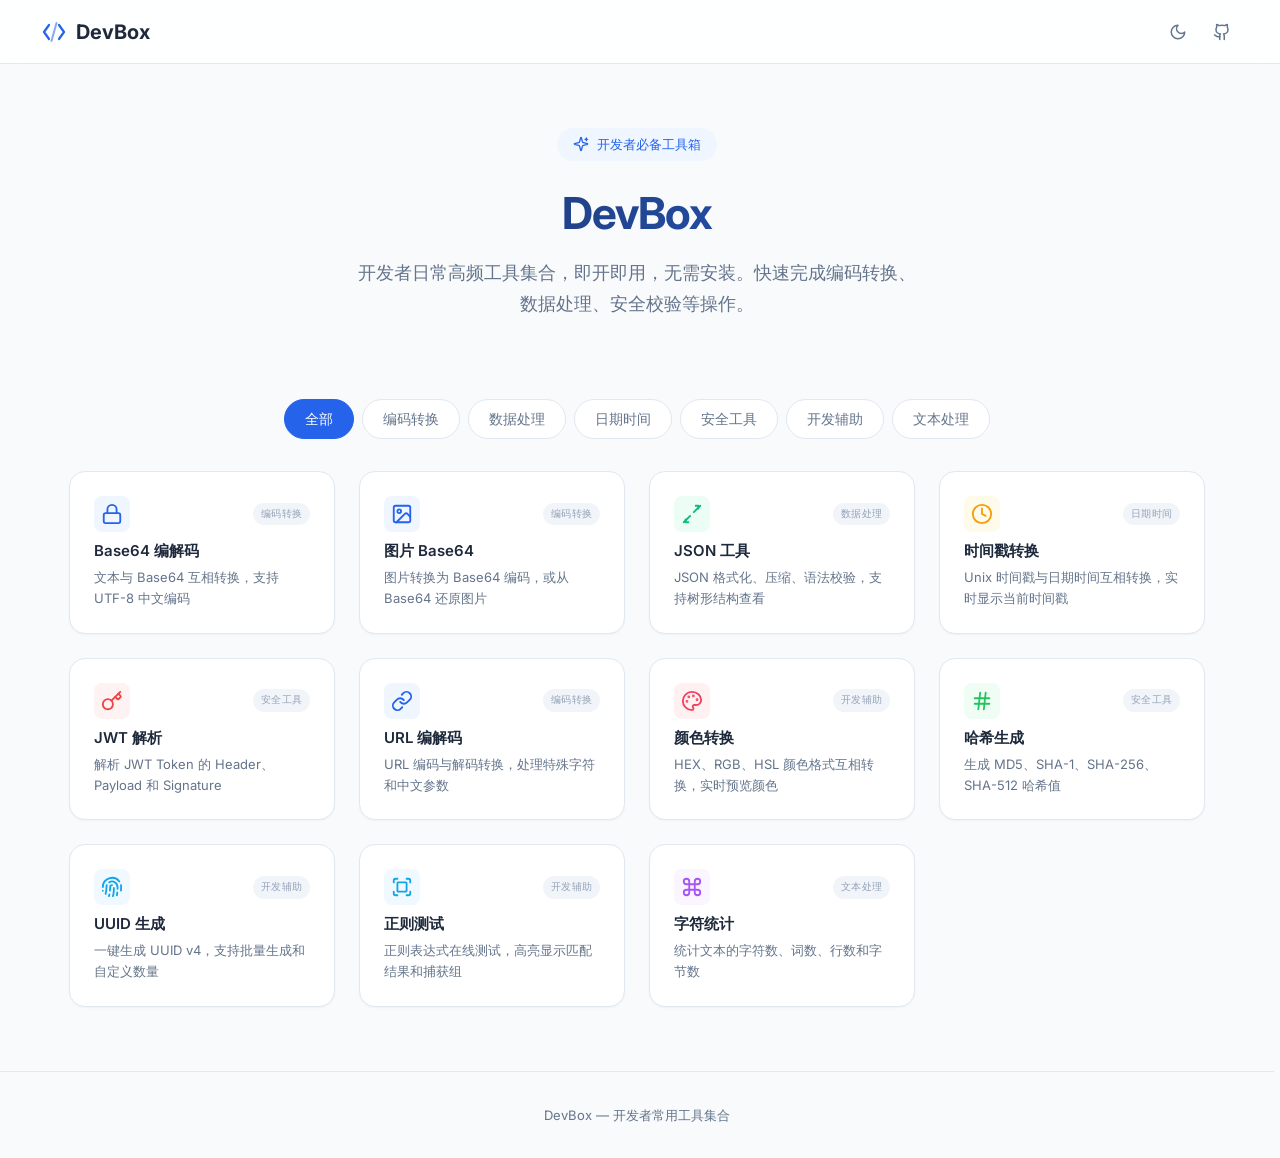
==== index.html @ 3a24470f "feat: 全面优化代码架构，新增暗色模式 - 新增暗色模式：CSS 变量覆盖 + 主题切换按钮 + localStorage 持久化 - 抽取共享工具函数：escapeHtml、setupModeT" ====
<!DOCTYPE html>
<html lang="zh-CN">
<head>
  <meta charset="UTF-8">
  <meta name="viewport" content="width=device-width, initial-scale=1.0">
  <title>DevBox - 开发者工具箱</title>
  <meta name="description" content="开发者日常高频工具集合，即开即用。Base64、JSON、时间戳、JWT、哈希等常用工具一站搞定。">
  <link rel="preconnect" href="https://fonts.googleapis.com">
  <link rel="preconnect" href="https://fonts.gstatic.com" crossorigin>
  <link href="https://fonts.googleapis.com/css2?family=Inter:wght@400;500;600;700&family=JetBrains+Mono:wght@400;500&display=swap" rel="stylesheet">
  <link rel="stylesheet" href="css/style.css">
  <link rel="icon" href="favicon.svg" type="image/svg+xml">
</head>
<body>
  <a href="#main-content" class="skip-link">跳转到主要内容</a>

  <section class="hero" id="main-content" role="banner">
    <div class="container">
      <div class="hero-badge"><span class="svg-icon" id="heroBadgeIcon" style="display:inline-flex;"></span> 开发者必备工具箱</div>
      <h1>DevBox</h1>
      <p>开发者日常高频工具集合，即开即用，无需安装。快速完成编码转换、数据处理、安全校验等操作。</p>
    </div>
  </section>

  <div class="container">
    <div class="categories" id="categories" role="tablist" aria-label="工具分类"></div>
  </div>

  <div class="container">
    <div class="tools-grid" id="toolsGrid" role="list"></div>
    <div class="no-results" id="noResults" role="status">
      <div class="no-results-icon svg-icon" id="noResultsIcon" style="justify-content:center;margin-bottom:var(--space-md);"></div>
      <div class="no-results-text">没有找到匹配的工具</div>
    </div>
  </div>

  <script src="js/icons.js"></script>
  <script src="js/common.js"></script>
  <script>
    // Inject icons
    document.getElementById('heroBadgeIcon').innerHTML = getIcon('sparkles');
    document.getElementById('noResultsIcon').innerHTML = getIcon('search');

    // Render navbar and footer
    renderNavbar();
    renderFooter();

    let activeCategory = '全部';

    function renderCategories() {
      const el = document.getElementById('categories');
      el.innerHTML = CATEGORIES.map(cat =>
        `<button class="category-tag${cat === activeCategory ? ' active' : ''}" data-cat="${cat}" role="tab" aria-selected="${cat === activeCategory}">${cat}</button>`
      ).join('');
      el.querySelectorAll('.category-tag').forEach(btn => {
        btn.addEventListener('click', () => {
          activeCategory = btn.dataset.cat;
          renderCategories();
          renderTools();
        });
      });
    }

    function renderTools() {
      const grid = document.getElementById('toolsGrid');
      const noResults = document.getElementById('noResults');
      const filtered = TOOLS.filter(t => activeCategory === '全部' || t.category === activeCategory);
      if (filtered.length === 0) {
        grid.style.display = 'none';
        noResults.classList.add('visible');
        return;
      }
      grid.style.display = '';
      noResults.classList.remove('visible');
      grid.innerHTML = filtered.map(t => `
        <a href="${t.path}" class="tool-card" role="listitem">
          <div class="tool-card-header">
            <div class="tool-card-icon ${t.iconClass} svg-icon">${getIcon(t.iconKey)}</div>
            <span class="tool-card-tag">${t.category}</span>
          </div>
          <div class="tool-card-body">
            <div class="tool-card-title">${t.name}</div>
            <div class="tool-card-desc">${t.desc}</div>
          </div>
        </a>
      `).join('');
      // Set animation delays via CSS custom property
      grid.querySelectorAll('.tool-card').forEach((card, i) => {
        card.style.setProperty('--i', i);
      });
    }

    renderCategories();
    renderTools();
  </script>
</body>
</html>
---- css/style.css ----
/* ============================================================
   DevBox - Design System
   ============================================================ */

/* --- CSS Variables --- */
:root {
  /* Colors */
  --color-text: #1e293b;
  --color-text-secondary: #64748b;
  --color-text-muted: #94a3b8;
  --color-bg: #f8fafc;
  --color-bg-card: #ffffff;
  --color-bg-elevated: #f1f5f9;
  --color-border: #e2e8f0;
  --color-border-light: #f1f5f9;

  --color-primary: #2563EB;
  --color-primary-light: #3B82F6;
  --color-primary-bg: #EFF6FF;
  --color-primary-hover: #1D4ED8;

  --color-success: #10b981;
  --color-success-bg: #ecfdf5;
  --color-warning: #f59e0b;
  --color-warning-bg: #fffbeb;
  --color-error: #ef4444;
  --color-error-bg: #fef2f2;

  /* Typography */
  --font-sans: 'Inter', -apple-system, BlinkMacSystemFont, 'Segoe UI', Roboto, sans-serif;
  --font-mono: 'JetBrains Mono', 'Fira Code', 'Cascadia Code', Consolas, monospace;

  /* Spacing */
  --space-xs: 4px;
  --space-sm: 8px;
  --space-md: 16px;
  --space-lg: 24px;
  --space-xl: 32px;
  --space-2xl: 48px;
  --space-3xl: 64px;

  /* Radius */
  --radius-sm: 6px;
  --radius-md: 8px;
  --radius-lg: 12px;
  --radius-xl: 16px;
  --radius-full: 9999px;

  /* Shadows */
  --shadow-sm: 0 1px 2px rgba(0,0,0,0.04);
  --shadow-md: 0 4px 12px rgba(0,0,0,0.06);
  --shadow-lg: 0 8px 24px rgba(0,0,0,0.08);
  --shadow-xl: 0 16px 48px rgba(0,0,0,0.1);

  /* Transitions */
  --transition-fast: 0.15s ease;
  --transition-normal: 0.25s ease;
  --transition-slow: 0.4s ease;

  /* Layout */
  --nav-height: 64px;
  --sidebar-width: 240px;
  --content-max-width: 1200px;
}

/* --- Dark Mode --- */
[data-theme="dark"] {
  --color-text: #e2e8f0;
  --color-text-secondary: #94a3b8;
  --color-text-muted: #64748b;
  --color-bg: #0f172a;
  --color-bg-card: #1e293b;
  --color-bg-elevated: #334155;
  --color-border: #334155;
  --color-border-light: #1e293b;
  --color-primary-bg: #1e3a5f;
  --color-success-bg: #14532d;
  --color-warning-bg: #451a03;
  --color-error-bg: #450a0a;
  --shadow-sm: 0 1px 2px rgba(0,0,0,0.2);
  --shadow-md: 0 4px 12px rgba(0,0,0,0.3);
  --shadow-lg: 0 8px 24px rgba(0,0,0,0.35);
  --shadow-xl: 0 16px 48px rgba(0,0,0,0.4);
}

[data-theme="dark"] .navbar {
  background: rgba(15, 23, 42, 0.85);
  border-bottom-color: var(--color-border);
}

[data-theme="dark"] .sidebar {
  background: var(--color-bg-card);
  border-right-color: var(--color-border);
}

[data-theme="dark"] .icon-encode { background: #1e3a5f; }
[data-theme="dark"] .icon-data { background: #14532d; }
[data-theme="dark"] .icon-time { background: #451a03; }
[data-theme="dark"] .icon-security { background: #450a0a; }
[data-theme="dark"] .icon-dev { background: #0c4a6e; }
[data-theme="dark"] .icon-text { background: #3b0764; }
[data-theme="dark"] .icon-color { background: #4c0519; }
[data-theme="dark"] .icon-hash { background: #14532d; }

[data-theme="dark"] .match-highlight { background: #854d0e; color: #fef9c3; }
[data-theme="dark"] .match-highlight:nth-child(even) { background: #166534; color: #bbf7d0; }

[data-theme="dark"] .hero {
  background: linear-gradient(135deg, #0f172a 0%, #1e293b 50%, #0f172a 100%);
}

[data-theme="dark"] .footer {
  border-top-color: var(--color-border);
}

/* --- Reset --- */
*,
*::before,
*::after {
  margin: 0;
  padding: 0;
  box-sizing: border-box;
}

html {
  font-size: 16px;
  -webkit-font-smoothing: antialiased;
  -moz-osx-font-smoothing: grayscale;
  scroll-behavior: smooth;
}

html {
  scrollbar-gutter: stable;
}

body {
  font-family: var(--font-sans);
  color: var(--color-text);
  background: var(--color-bg);
  line-height: 1.6;
  min-height: 100vh;
  display: flex;
  flex-direction: column;
}

a {
  color: var(--color-primary);
  text-decoration: none;
  transition: color var(--transition-fast);
}
a:hover {
  color: var(--color-primary-hover);
}

img {
  max-width: 100%;
  display: block;
}

button {
  font-family: inherit;
  cursor: pointer;
  border: none;
  background: none;
}

input, textarea, select {
  font-family: inherit;
  font-size: inherit;
}

/* --- Typography --- */
h1, h2, h3, h4, h5, h6 {
  font-weight: 600;
  line-height: 1.3;
  color: var(--color-text);
}

h1 { font-size: 2rem; }
h2 { font-size: 1.5rem; }
h3 { font-size: 1.25rem; }
h4 { font-size: 1.125rem; }

p {
  color: var(--color-text-secondary);
  line-height: 1.7;
}

code, .mono {
  font-family: var(--font-mono);
  font-size: 0.875em;
}

/* --- Navbar --- */
.navbar {
  position: fixed;
  top: 0;
  left: 0;
  right: 0;
  height: var(--nav-height);
  background: rgba(255,255,255,0.85);
  backdrop-filter: blur(12px);
  -webkit-backdrop-filter: blur(12px);
  border-bottom: 1px solid var(--color-border);
  z-index: 1000;
  display: flex;
  align-items: center;
  padding: 0 var(--space-xl);
}

.navbar-inner {
  display: flex;
  align-items: center;
  width: 100%;
  max-width: var(--content-max-width);
  margin: 0 auto;
  gap: var(--space-lg);
}

.navbar-logo {
  display: flex;
  align-items: center;
  gap: var(--space-sm);
  font-weight: 700;
  font-size: 1.25rem;
  color: var(--color-text);
  white-space: nowrap;
  text-decoration: none;
}

.navbar-logo .logo-icon {
  width: 28px;
  height: 28px;
  display: flex;
  align-items: center;
  justify-content: center;
  flex-shrink: 0;
}

.navbar-logo .logo-icon svg {
  display: block;
}

.navbar-actions {
  display: flex;
  align-items: center;
  gap: var(--space-sm);
  margin-left: auto;
}

.navbar-actions a,
.navbar-actions button {
  width: 36px;
  height: 36px;
  display: flex;
  align-items: center;
  justify-content: center;
  border-radius: var(--radius-md);
  color: var(--color-text-secondary);
  transition: all var(--transition-fast);
  font-size: 18px;
}

.navbar-actions a:hover,
.navbar-actions button:hover {
  background: var(--color-bg-elevated);
  color: var(--color-text);
}

/* --- Container --- */
.container {
  width: 100%;
  max-width: var(--content-max-width);
  margin: 0 auto;
  padding: 0 var(--space-xl);
}

/* --- Hero Section --- */
.hero {
  padding: calc(var(--nav-height) + var(--space-3xl)) 0 var(--space-2xl);
  text-align: center;
}

.hero-badge {
  display: inline-flex;
  align-items: center;
  gap: var(--space-sm);
  padding: 6px 16px;
  background: var(--color-primary-bg);
  color: var(--color-primary);
  border-radius: var(--radius-full);
  font-size: 0.8125rem;
  font-weight: 500;
  margin-bottom: var(--space-lg);
}

.hero h1 {
  font-size: 2.75rem;
  font-weight: 700;
  letter-spacing: -0.02em;
  margin-bottom: var(--space-md);
  background: linear-gradient(135deg, var(--color-text) 0%, var(--color-primary) 100%);
  -webkit-background-clip: text;
  -webkit-text-fill-color: transparent;
  background-clip: text;
}

.hero p {
  font-size: 1.125rem;
  color: var(--color-text-secondary);
  max-width: 560px;
  margin: 0 auto var(--space-xl);
}

/* --- Category Tags --- */
.categories {
  display: flex;
  align-items: center;
  justify-content: center;
  gap: var(--space-sm);
  padding: 0 var(--space-xl);
  margin-bottom: var(--space-xl);
  flex-wrap: wrap;
}

.category-tag {
  padding: 8px 20px;
  border-radius: var(--radius-full);
  font-size: 0.875rem;
  font-weight: 500;
  color: var(--color-text-secondary);
  background: var(--color-bg-card);
  border: 1px solid var(--color-border);
  transition: all var(--transition-fast);
  cursor: pointer;
}

.category-tag:hover {
  border-color: var(--color-primary-light);
  color: var(--color-primary);
  background: var(--color-primary-bg);
}

.category-tag.active {
  background: var(--color-primary);
  color: #fff;
  border-color: var(--color-primary);
}

/* --- Tool Cards Grid --- */
.tools-grid {
  display: grid;
  grid-template-columns: repeat(auto-fill, minmax(260px, 1fr));
  gap: var(--space-lg);
  padding-bottom: var(--space-3xl);
}

.tool-card {
  background: var(--color-bg-card);
  border: 1px solid var(--color-border);
  border-radius: var(--radius-xl);
  padding: var(--space-lg);
  transition: all var(--transition-normal);
  cursor: pointer;
  display: flex;
  flex-direction: column;
  gap: 0;
  text-decoration: none;
  color: inherit;
  position: relative;
  overflow: hidden;
  box-shadow: var(--shadow-sm);
}

.tool-card::before {
  content: '';
  position: absolute;
  top: 0;
  left: 0;
  right: 0;
  height: 3px;
  background: linear-gradient(90deg, var(--color-primary), #6366f1);
  opacity: 0;
  transition: opacity var(--transition-normal);
  z-index: 1;
}

.tool-card:hover {
  transform: translateY(-3px);
  box-shadow: var(--shadow-lg);
  border-color: transparent;
}

.tool-card:hover::before {
  opacity: 1;
  height: 3px;
}

.tool-card-header {
  display: flex;
  align-items: center;
  justify-content: space-between;
  margin-bottom: var(--space-sm);
}

.tool-card-icon {
  width: 36px;
  height: 36px;
  border-radius: var(--radius-md);
  display: flex;
  align-items: center;
  justify-content: center;
  font-size: 17px;
  flex-shrink: 0;
  transition: transform var(--transition-normal);
}

.tool-card:hover .tool-card-icon {
  transform: scale(1.06);
}

.tool-card-tag {
  padding: 3px 8px;
  border-radius: var(--radius-full);
  font-size: 0.65rem;
  font-weight: 500;
  background: var(--color-bg-elevated);
  color: var(--color-text-muted);
  letter-spacing: 0.02em;
}

.tool-card-body {
  flex: 1;
}

.tool-card-title {
  font-size: 0.9375rem;
  font-weight: 600;
  margin-bottom: 6px;
  color: var(--color-text);
  line-height: 1.4;
}

.tool-card-desc {
  font-size: 0.8125rem;
  color: var(--color-text-secondary);
  line-height: 1.6;
}


/* Card icon colors */
.icon-encode { background: #eff6ff; color: #2563eb; }
.icon-data { background: #ecfdf5; color: #10b981; }
.icon-time { background: #fffbeb; color: #f59e0b; }
.icon-security { background: #fef2f2; color: #ef4444; }
.icon-dev { background: #f0f9ff; color: #0ea5e9; }
.icon-text { background: #faf5ff; color: #a855f7; }
.icon-color { background: #fff1f2; color: #f43f5e; }
.icon-hash { background: #f0fdf4; color: #22c55e; }

/* --- Footer --- */
.footer {
  border-top: 1px solid var(--color-border);
  padding: var(--space-xl) 0;
  text-align: center;
  color: var(--color-text-muted);
  font-size: 0.8125rem;
  margin-top: auto;
}

.footer a {
  color: var(--color-text-secondary);
}

.footer-links {
  display: flex;
  align-items: center;
  justify-content: center;
  gap: var(--space-lg);
  margin-bottom: var(--space-md);
}

/* ============================================================
   Tool Page Layout
   ============================================================ */

.tool-page {
  display: flex;
  min-height: 100vh;
  padding-top: var(--nav-height);
}

/* --- Sidebar (collapsible) --- */
.sidebar {
  width: var(--sidebar-width);
  position: fixed;
  top: var(--nav-height);
  left: 0;
  bottom: 0;
  background: var(--color-bg-card);
  border-right: 1px solid var(--color-border);
  overflow: hidden;
  z-index: 100;
  transition: width var(--transition-normal);
}

.sidebar.collapsed {
  width: 48px;
}

.sidebar.collapsed .sidebar-inner {
  display: none;
}

.sidebar-inner {
  height: 100%;
  padding: var(--space-lg) 0 64px;
  overflow-y: auto;
  overflow-x: hidden;
  scrollbar-width: thin;
  scrollbar-color: transparent transparent;
  transition: scrollbar-color var(--transition-fast);
}

.sidebar-inner:hover {
  scrollbar-color: var(--color-border) transparent;
}

.sidebar-inner::-webkit-scrollbar {
  width: 4px;
}

.sidebar-inner::-webkit-scrollbar-thumb {
  background: transparent;
  border-radius: 2px;
  transition: background var(--transition-fast);
}

.sidebar-inner:hover::-webkit-scrollbar-thumb {
  background: var(--color-border);
}

/* Collapse button: sits outside sidebar overflow via fixed positioning */
.sidebar-collapse-btn {
  position: fixed;
  bottom: 0;
  left: 0;
  width: var(--sidebar-width);
  height: 48px;
  display: flex;
  align-items: center;
  justify-content: flex-start;
  padding-left: var(--space-md);
  background: var(--color-bg-card);
  border-top: 1px solid var(--color-border);
  border-right: 1px solid var(--color-border);
  color: var(--color-text-muted);
  cursor: pointer;
  transition: all var(--transition-normal);
  z-index: 101;
}

.sidebar-collapse-btn:hover {
  color: var(--color-text);
  background: var(--color-bg-elevated);
}

.sidebar-collapse-btn svg {
  transition: transform var(--transition-normal);
  flex-shrink: 0;
}

.sidebar.collapsed .sidebar-collapse-btn {
  width: 48px;
  justify-content: center;
  padding-left: 0;
  border-right: 1px solid var(--color-border);
}

.sidebar.collapsed .sidebar-collapse-btn svg {
  transform: rotate(180deg);
}

/* Mobile: collapsed by default */
@media (max-width: 768px) {
  .sidebar {
    width: 48px;
    border-right: 1px solid var(--color-border);
  }

  .sidebar .sidebar-inner {
    display: none;
  }

  .sidebar:not(.collapsed) {
    width: var(--sidebar-width);
    box-shadow: var(--shadow-xl);
    border-right: none;
    border-radius: 0 var(--radius-lg) var(--radius-lg) 0;
  }

  .sidebar:not(.collapsed) .sidebar-inner {
    display: block;
  }

  .sidebar-collapse-btn {
    width: 48px;
    justify-content: center;
    padding-left: 0;
  }

  .sidebar:not(.collapsed) .sidebar-collapse-btn {
    width: var(--sidebar-width);
    justify-content: flex-start;
    padding-left: var(--space-md);
    border-right: none;
  }
}

.sidebar-section {
  margin-bottom: var(--space-lg);
}

.sidebar-label {
  padding: 0 var(--space-lg);
  font-size: 0.6875rem;
  font-weight: 600;
  text-transform: uppercase;
  letter-spacing: 0.05em;
  color: var(--color-text-muted);
  margin-bottom: var(--space-sm);
}

.sidebar-link {
  display: flex;
  align-items: center;
  gap: var(--space-sm);
  padding: 8px var(--space-lg);
  font-size: 0.875rem;
  color: var(--color-text-secondary);
  transition: all var(--transition-fast);
  text-decoration: none;
  border-left: 3px solid transparent;
}

.sidebar-link:hover {
  background: var(--color-bg-elevated);
  color: var(--color-text);
}

.sidebar-link.active {
  background: var(--color-primary-bg);
  color: var(--color-primary);
  border-left-color: var(--color-primary);
  font-weight: 500;
}

.sidebar-link .link-icon {
  font-size: 16px;
  width: 20px;
  text-align: center;
  flex-shrink: 0;
}

/* --- Tool Content --- */
.tool-content {
  flex: 1;
  margin-left: var(--sidebar-width);
  padding: var(--space-xl) var(--space-xl) var(--space-3xl);
  display: flex;
  flex-direction: column;
  align-items: center;
  transition: margin-left var(--transition-normal);
}

.tool-content > * {
  width: 100%;
  max-width: 960px;
}

.sidebar.collapsed ~ .tool-page .tool-content,
body.sidebar-collapsed .tool-content {
  margin-left: 48px;
}

@media (max-width: 768px) {
  .tool-content {
    margin-left: 48px;
  }

  .sidebar:not(.collapsed) ~ .tool-page .tool-content {
    margin-left: var(--sidebar-width);
  }
}

.tool-header {
  margin-bottom: var(--space-xl);
}

.tool-header h1 {
  font-size: 1.75rem;
  font-weight: 700;
  margin-bottom: var(--space-sm);
  display: flex;
  align-items: center;
  gap: var(--space-md);
}

.tool-header h1 .tool-icon {
  width: 40px;
  height: 40px;
  border-radius: var(--radius-md);
  display: flex;
  align-items: center;
  justify-content: center;
  font-size: 20px;
}

.tool-header p {
  font-size: 0.9375rem;
  color: var(--color-text-secondary);
}

/* --- Tool Panel --- */
.tool-panel {
  background: var(--color-bg-card);
  border: 1px solid var(--color-border);
  border-radius: var(--radius-lg);
  overflow: hidden;
}

.panel-header {
  display: flex;
  align-items: center;
  justify-content: space-between;
  padding: var(--space-md) var(--space-lg);
  border-bottom: 1px solid var(--color-border);
  background: var(--color-bg-elevated);
}

.panel-title {
  font-size: 0.8125rem;
  font-weight: 600;
  color: var(--color-text-secondary);
  text-transform: uppercase;
  letter-spacing: 0.03em;
}

.panel-actions {
  display: flex;
  align-items: center;
  gap: var(--space-sm);
}

.panel-body {
  padding: var(--space-lg);
}

/* --- Tool I/O Layout --- */
.tool-io {
  display: grid;
  grid-template-columns: 1fr 1fr;
  gap: var(--space-lg);
}

.tool-io.full-width {
  grid-template-columns: 1fr;
}

.io-box {
  display: flex;
  flex-direction: column;
}

.io-label {
  font-size: 0.8125rem;
  font-weight: 500;
  color: var(--color-text-secondary);
  margin-bottom: var(--space-sm);
  display: flex;
  align-items: center;
  gap: var(--space-xs);
}

.io-arrow {
  display: flex;
  align-items: center;
  justify-content: center;
  align-self: center;
  color: var(--color-text-muted);
  font-size: 20px;
}

/* --- Form Elements --- */
.input-field,
.textarea-field {
  width: 100%;
  padding: 10px var(--space-md);
  border: 1px solid var(--color-border);
  border-radius: var(--radius-md);
  background: var(--color-bg);
  color: var(--color-text);
  font-size: 0.875rem;
  outline: none;
  transition: all var(--transition-fast);
}

.input-field:focus,
.textarea-field:focus {
  border-color: var(--color-primary);
  box-shadow: 0 0 0 3px var(--color-primary-bg);
  background: var(--color-bg-card);
}

.textarea-field {
  min-height: 200px;
  resize: vertical;
  font-family: var(--font-mono);
  line-height: 1.6;
}

.select-field {
  padding: 10px var(--space-md);
  border: 1px solid var(--color-border);
  border-radius: var(--radius-md);
  background: var(--color-bg);
  color: var(--color-text);
  font-size: 0.875rem;
  outline: none;
  cursor: pointer;
  transition: all var(--transition-fast);
  appearance: none;
  background-image: url("data:image/svg+xml,%3Csvg width='12' height='8' viewBox='0 0 12 8' fill='none' xmlns='http://www.w3.org/2000/svg'%3E%3Cpath d='M1 1.5L6 6.5L11 1.5' stroke='%2394a3b8' stroke-width='1.5' stroke-linecap='round' stroke-linejoin='round'/%3E%3C/svg%3E");
  background-repeat: no-repeat;
  background-position: right 12px center;
  padding-right: 36px;
}

.select-field:focus {
  border-color: var(--color-primary);
  box-shadow: 0 0 0 3px var(--color-primary-bg);
}

/* --- Buttons --- */
.btn {
  display: inline-flex;
  align-items: center;
  justify-content: center;
  gap: var(--space-sm);
  padding: 10px 20px;
  border-radius: var(--radius-md);
  font-size: 0.875rem;
  font-weight: 500;
  transition: all var(--transition-fast);
  white-space: nowrap;
  line-height: 1;
}

.btn:active {
  transform: scale(0.97);
}

.btn-primary {
  background: var(--color-primary);
  color: #fff;
}
.btn-primary:hover {
  background: var(--color-primary-hover);
  color: #fff;
  box-shadow: 0 4px 12px rgba(37,99,235,0.3);
}

.btn-secondary {
  background: var(--color-bg-elevated);
  color: var(--color-text-secondary);
  border: 1px solid var(--color-border);
}
.btn-secondary:hover {
  background: var(--color-bg);
  color: var(--color-text);
  border-color: var(--color-text-muted);
}

.btn-ghost {
  color: var(--color-text-secondary);
  padding: 8px 12px;
}
.btn-ghost:hover {
  background: var(--color-bg-elevated);
  color: var(--color-text);
}

.btn-sm {
  padding: 6px 14px;
  font-size: 0.8125rem;
}

.btn-icon {
  width: 36px;
  height: 36px;
  padding: 0;
  border-radius: var(--radius-md);
}

.btn-group {
  display: flex;
  gap: 0;
}

.btn-group .btn {
  border-radius: 0;
}

.btn-group .btn:first-child {
  border-radius: var(--radius-md) 0 0 var(--radius-md);
}

.btn-group .btn:last-child {
  border-radius: 0 var(--radius-md) var(--radius-md) 0;
}

.btn-group .btn + .btn {
  margin-left: -1px;
}

.btn-group .btn.active {
  background: var(--color-primary);
  color: #fff;
  border-color: var(--color-primary);
  z-index: 1;
}

/* --- Swap Button --- */
.swap-btn {
  width: 40px;
  height: 40px;
  border-radius: 50%;
  background: var(--color-bg-card);
  border: 1px solid var(--color-border);
  display: flex;
  align-items: center;
  justify-content: center;
  cursor: pointer;
  transition: all var(--transition-fast);
  color: var(--color-text-secondary);
  font-size: 18px;
  flex-shrink: 0;
}

.swap-btn:hover {
  background: var(--color-primary-bg);
  border-color: var(--color-primary-light);
  color: var(--color-primary);
  transform: rotate(180deg);
}

/* --- Toast --- */
.toast-container {
  position: fixed;
  top: calc(var(--nav-height) + var(--space-md));
  right: var(--space-lg);
  z-index: 9999;
  display: flex;
  flex-direction: column;
  gap: var(--space-sm);
}

.toast {
  padding: 12px 20px;
  border-radius: var(--radius-md);
  font-size: 0.875rem;
  font-weight: 500;
  box-shadow: var(--shadow-lg);
  animation: toast-in 0.3s ease;
  display: flex;
  align-items: center;
  gap: var(--space-sm);
  max-width: 360px;
}

.toast-success {
  background: var(--color-success);
  color: #fff;
}

.toast-error {
  background: var(--color-error);
  color: #fff;
}

.toast-info {
  background: var(--color-primary);
  color: #fff;
}

@keyframes toast-in {
  from { opacity: 0; transform: translateX(40px); }
  to { opacity: 1; transform: translateX(0); }
}

.toast-out {
  animation: toast-out 0.3s ease forwards;
}

@keyframes toast-out {
  from { opacity: 1; transform: translateX(0); }
  to { opacity: 0; transform: translateX(40px); }
}

/* --- Result Box --- */
.result-box {
  background: var(--color-bg);
  border: 1px solid var(--color-border);
  border-radius: var(--radius-md);
  padding: var(--space-md);
  font-family: var(--font-mono);
  font-size: 0.8125rem;
  line-height: 1.6;
  word-break: break-all;
  white-space: pre-wrap;
  min-height: 200px;
  max-height: 400px;
  overflow-y: auto;
  color: var(--color-text);
}

.result-box.success {
  border-color: var(--color-success);
  background: var(--color-success-bg);
}

.result-box.error {
  border-color: var(--color-error);
  background: var(--color-error-bg);
  color: var(--color-error);
}

/* --- Info Cards --- */
.info-grid {
  display: grid;
  grid-template-columns: repeat(auto-fit, minmax(200px, 1fr));
  gap: var(--space-md);
  margin-top: var(--space-lg);
}

.info-card {
  background: var(--color-bg);
  border: 1px solid var(--color-border);
  border-radius: var(--radius-md);
  padding: var(--space-md);
}

.info-card-label {
  font-size: 0.75rem;
  font-weight: 500;
  color: var(--color-text-muted);
  text-transform: uppercase;
  letter-spacing: 0.04em;
  margin-bottom: 4px;
}

.info-card-value {
  font-size: 1.125rem;
  font-weight: 600;
  color: var(--color-text);
  font-family: var(--font-mono);
}

/* --- Color Preview --- */
.color-preview {
  width: 100%;
  height: 120px;
  border-radius: var(--radius-md);
  border: 1px solid var(--color-border);
  margin-bottom: var(--space-md);
  transition: background-color var(--transition-fast);
}

/* --- File Upload Zone --- */
.upload-zone {
  border: 2px dashed var(--color-border);
  border-radius: var(--radius-lg);
  padding: var(--space-2xl);
  text-align: center;
  cursor: pointer;
  transition: all var(--transition-fast);
  background: var(--color-bg);
}

.upload-zone:hover {
  border-color: var(--color-primary-light);
  background: var(--color-primary-bg);
}

.upload-zone.dragover {
  border-color: var(--color-primary);
  background: var(--color-primary-bg);
}

.upload-zone-icon {
  font-size: 40px;
  color: var(--color-text-muted);
  margin-bottom: var(--space-md);
}

.upload-zone-text {
  font-size: 0.9375rem;
  color: var(--color-text-secondary);
  margin-bottom: var(--space-xs);
}

.upload-zone-hint {
  font-size: 0.8125rem;
  color: var(--color-text-muted);
}

/* --- Image Preview --- */
.image-preview {
  max-width: 100%;
  max-height: 300px;
  border-radius: var(--radius-md);
  border: 1px solid var(--color-border);
  margin-top: var(--space-md);
  object-fit: contain;
}

/* --- Empty State --- */
.empty-state {
  text-align: center;
  padding: var(--space-3xl) var(--space-xl);
  color: var(--color-text-muted);
}

.empty-state-icon {
  font-size: 48px;
  margin-bottom: var(--space-md);
}

.empty-state-text {
  font-size: 0.9375rem;
}

/* --- Table --- */
.data-table {
  width: 100%;
  border-collapse: collapse;
}

.data-table th,
.data-table td {
  padding: 10px var(--space-md);
  text-align: left;
  border-bottom: 1px solid var(--color-border);
  font-size: 0.875rem;
}

.data-table th {
  font-weight: 600;
  color: var(--color-text-secondary);
  background: var(--color-bg-elevated);
  font-size: 0.8125rem;
}

.data-table td {
  font-family: var(--font-mono);
  font-size: 0.8125rem;
}

.data-table tr:last-child td {
  border-bottom: none;
}

/* --- Tabs --- */
.tabs {
  display: flex;
  border-bottom: 1px solid var(--color-border);
  gap: 0;
  margin-bottom: var(--space-lg);
}

.tab {
  padding: 10px 20px;
  font-size: 0.875rem;
  font-weight: 500;
  color: var(--color-text-secondary);
  border-bottom: 2px solid transparent;
  transition: all var(--transition-fast);
  cursor: pointer;
  margin-bottom: -1px;
}

.tab:hover {
  color: var(--color-text);
}

.tab.active {
  color: var(--color-primary);
  border-bottom-color: var(--color-primary);
}

/* --- JWT Specific --- */
.jwt-section {
  margin-bottom: var(--space-lg);
}

.jwt-part-label {
  display: inline-block;
  padding: 3px 10px;
  border-radius: var(--radius-full);
  font-size: 0.75rem;
  font-weight: 600;
  margin-bottom: var(--space-sm);
}

.jwt-header { background: #dbeafe; color: #2563eb; }
.jwt-payload { background: #dcfce7; color: #16a34a; }
.jwt-signature { background: #fef3c7; color: #d97706; }

/* --- Responsive --- */

@media (max-width: 768px) {
  :root {
    --nav-height: 56px;
  }

  .navbar {
    padding: 0 var(--space-md);
  }

  .hero h1 {
    font-size: 1.75rem;
  }

  .hero p {
    font-size: 0.9375rem;
  }

  .categories {
    justify-content: flex-start;
    overflow-x: auto;
    flex-wrap: nowrap;
    padding-bottom: var(--space-sm);
    -webkit-overflow-scrolling: touch;
  }

  .category-tag {
    flex-shrink: 0;
  }

  .tools-grid {
    grid-template-columns: repeat(2, 1fr);
    gap: var(--space-md);
  }

  .tool-io {
    grid-template-columns: 1fr;
  }

  .io-arrow {
    transform: rotate(90deg);
  }

  .tool-content {
    padding: var(--space-md);
  }

  .container {
    padding: 0 var(--space-md);
  }

  .info-grid {
    grid-template-columns: 1fr 1fr;
  }

}

@media (max-width: 480px) {
  .tools-grid {
    grid-template-columns: 1fr;
  }

  .info-grid {
    grid-template-columns: 1fr;
  }

  .panel-header {
    flex-direction: column;
    gap: var(--space-sm);
    align-items: flex-start;
  }
}

/* --- Animations --- */
@keyframes fade-in {
  from { opacity: 0; transform: translateY(12px); }
  to { opacity: 1; transform: translateY(0); }
}

.animate-in {
  animation: fade-in 0.4s ease;
}

.tool-card {
  animation: fade-in 0.4s ease backwards;
  animation-delay: calc(var(--i, 0) * 0.05s);
}

/* --- No results --- */
.no-results {
  text-align: center;
  padding: var(--space-3xl) var(--space-xl);
  display: none;
}

.no-results.visible {
  display: block;
}

.no-results-icon {
  font-size: 48px;
  margin-bottom: var(--space-md);
}

.no-results-text {
  font-size: 1rem;
  color: var(--color-text-secondary);
}

/* --- Scrollbar --- */
::-webkit-scrollbar {
  width: 6px;
  height: 6px;
}

::-webkit-scrollbar-track {
  background: transparent;
}

::-webkit-scrollbar-thumb {
  background: var(--color-border);
  border-radius: 3px;
}

::-webkit-scrollbar-thumb:hover {
  background: var(--color-text-muted);
}

/* --- Selection --- */
::selection {
  background: var(--color-primary-bg);
  color: var(--color-primary);
}

/* ============================================================
   Accessibility & Interaction Enhancements
   ============================================================ */

/* --- Focus States --- */
:focus-visible {
  outline: 2px solid var(--color-primary);
  outline-offset: 2px;
}

.btn:focus-visible,
.category-tag:focus-visible,
.tool-card:focus-visible,
.sidebar-link:focus-visible,
.swap-btn:focus-visible,
.navbar-actions a:focus-visible {
  outline: 2px solid var(--color-primary);
  outline-offset: 2px;
  box-shadow: 0 0 0 4px var(--color-primary-bg);
}

.input-field:focus-visible,
.textarea-field:focus-visible,
.select-field:focus-visible {
  outline: none;
  border-color: var(--color-primary);
  box-shadow: 0 0 0 3px var(--color-primary-bg);
}

/* --- Cursor Pointer on Interactive Elements --- */
.tool-card,
.category-tag,
.btn,
.swap-btn,
.tab,
.sidebar-link,
.upload-zone,
.navbar-logo,
.navbar-actions a,
.navbar-actions button {
  cursor: pointer;
}

/* --- Touch Target Size (min 44x44) --- */
.btn {
  min-height: 40px;
}

.btn-sm {
  min-height: 34px;
}

.category-tag {
  min-height: 40px;
  display: inline-flex;
  align-items: center;
}

.sidebar-link {
  min-height: 40px;
}

/* --- Reduced Motion --- */
@media (prefers-reduced-motion: reduce) {
  *,
  *::before,
  *::after {
    animation-duration: 0.01ms !important;
    animation-iteration-count: 1 !important;
    transition-duration: 0.01ms !important;
    scroll-behavior: auto !important;
  }

  .tool-card {
    animation: none;
    opacity: 1;
  }

  .animate-in {
    animation: none;
  }

  .toast {
    animation: none;
  }

  .swap-btn:hover {
    transform: none;
  }
}

/* --- Skip Link (Accessibility) --- */
.skip-link {
  position: fixed;
  top: -100%;
  left: var(--space-md);
  z-index: 10000;
  padding: 12px 24px;
  background: var(--color-primary);
  color: #fff;
  border-radius: var(--radius-md);
  font-weight: 500;
  font-size: 0.875rem;
  transition: top var(--transition-fast);
}

.skip-link:focus {
  top: var(--space-md);
}

/* --- SVG Icon Inline Alignment --- */
.svg-icon {
  display: inline-flex;
  align-items: center;
  justify-content: center;
  flex-shrink: 0;
  vertical-align: middle;
}

.svg-icon svg {
  display: block;
}

/* --- Utility Classes --- */
.mb-lg { margin-bottom: var(--space-lg); }
.mt-md { margin-top: var(--space-md); }
.mt-sm { margin-top: var(--space-sm); }
.mt-xl { margin-top: var(--space-xl); }

.flex-row {
  display: flex;
  gap: var(--space-lg);
  align-items: center;
  flex-wrap: wrap;
}

.flex-row-end {
  display: flex;
  gap: var(--space-lg);
  align-items: flex-end;
  flex-wrap: wrap;
}

.flex-wrap {
  display: flex;
  flex-wrap: wrap;
  gap: var(--space-sm);
}

.gap-sm {
  display: flex;
  gap: var(--space-sm);
}

.panel-actions-row {
  display: flex;
  gap: var(--space-sm);
  flex-wrap: wrap;
}

.text-muted {
  font-size: 0.8125rem;
  color: var(--color-text-muted);
}

.text-sm {
  font-size: 0.875rem;
}

.w-full { width: 100%; }
.ml-auto { margin-left: auto; }

.min-h-sm { min-height: 120px; }
.min-h-md { min-height: 150px; }
.min-h-lg { min-height: 300px; }

.grid-auto {
  display: grid;
  grid-template-columns: repeat(auto-fit, minmax(240px, 1fr));
  gap: var(--space-lg);
}

.grid-auto-sm {
  display: grid;
  grid-template-columns: repeat(auto-fit, minmax(200px, 1fr));
  gap: var(--space-lg);
}

.grid-compact {
  display: grid;
  grid-template-columns: repeat(auto-fit, minmax(140px, 1fr));
}

/* --- Theme Toggle --- */
.theme-toggle {
  width: 36px;
  height: 36px;
  display: flex;
  align-items: center;
  justify-content: center;
  border-radius: var(--radius-md);
  color: var(--color-text-secondary);
  transition: all var(--transition-fast);
  cursor: pointer;
  background: none;
  border: none;
}

.theme-toggle:hover {
  background: var(--color-bg-elevated);
  color: var(--color-text);
}

/* --- High Contrast Mode --- */
@media (forced-colors: active) {
  .tool-card {
    border: 1px solid ButtonText;
  }

  .btn-primary {
    background: ButtonText;
    color: ButtonFace;
  }

  .category-tag.active {
    background: Highlight;
    color: HighlightText;
  }
}
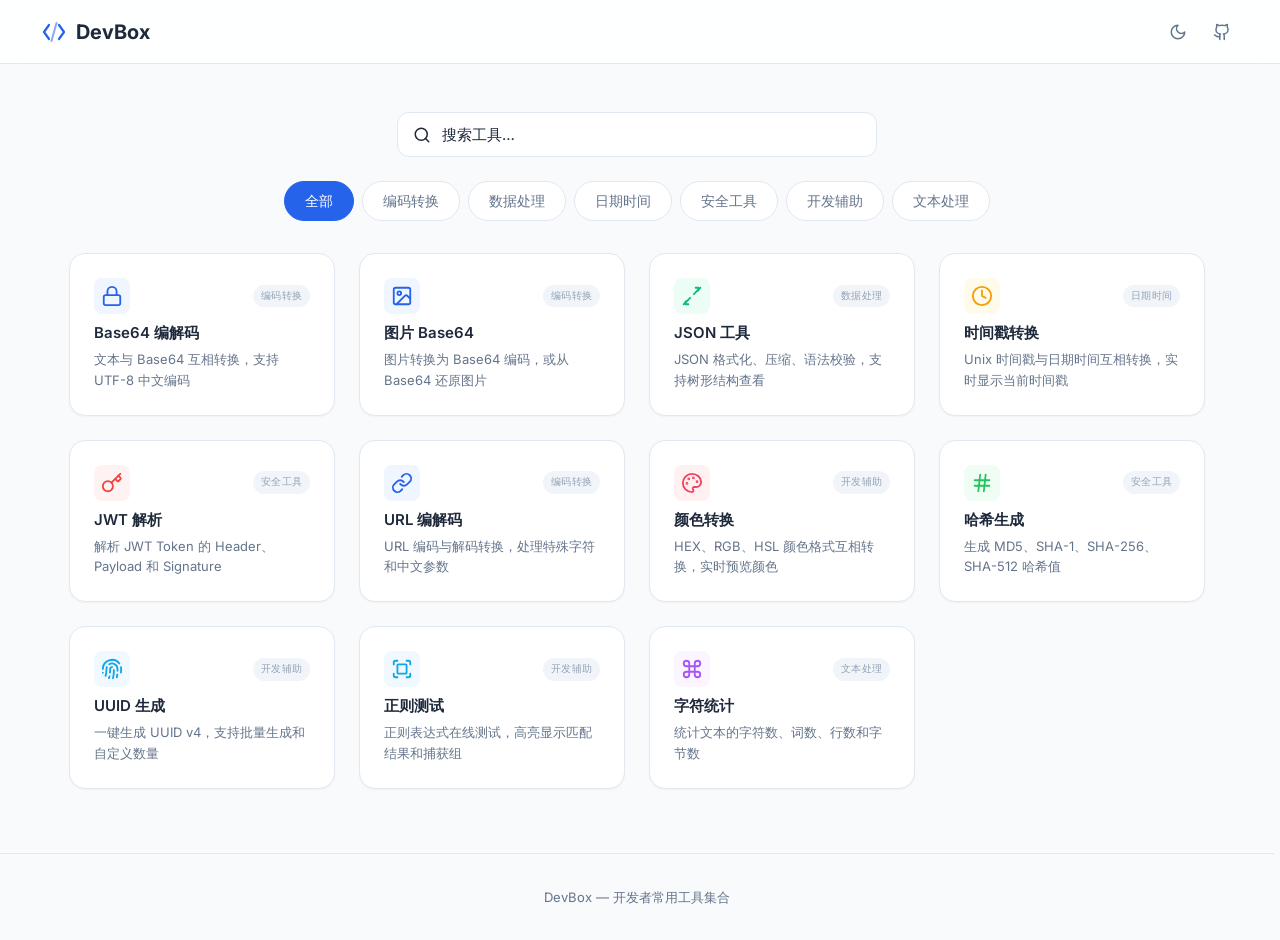
==== commit 706bee12: "feat: 首页去掉 hero 区域改为搜索栏，优化图片 Base64 上传体验 - 移除首页 hero 区域（DevBox 标题和描述），新增搜索栏支持工具实时过滤 - 图片 Base64 工具上传" ====
--- a/index.html
+++ b/index.html
@@ -14,15 +14,11 @@
 <body>
   <a href="#main-content" class="skip-link">跳转到主要内容</a>
 
-  <section class="hero" id="main-content" role="banner">
-    <div class="container">
-      <div class="hero-badge"><span class="svg-icon" id="heroBadgeIcon" style="display:inline-flex;"></span> 开发者必备工具箱</div>
-      <h1>DevBox</h1>
-      <p>开发者日常高频工具集合，即开即用，无需安装。快速完成编码转换、数据处理、安全校验等操作。</p>
+  <div class="container" id="main-content">
+    <div class="search-bar">
+      <span class="search-bar-icon svg-icon" id="searchIcon"></span>
+      <input type="text" class="search-bar-input" id="searchInput" placeholder="搜索工具…" autocomplete="off" aria-label="搜索工具">
     </div>
-  </section>
-
-  <div class="container">
     <div class="categories" id="categories" role="tablist" aria-label="工具分类"></div>
   </div>
 
@@ -38,7 +34,7 @@
   <script src="js/common.js"></script>
   <script>
     // Inject icons
-    document.getElementById('heroBadgeIcon').innerHTML = getIcon('sparkles');
+    document.getElementById('searchIcon').innerHTML = getIcon('search');
     document.getElementById('noResultsIcon').innerHTML = getIcon('search');
 
     // Render navbar and footer
@@ -46,6 +42,13 @@
     renderFooter();
 
     let activeCategory = '全部';
+    let searchQuery = '';
+
+    const searchInput = document.getElementById('searchInput');
+    searchInput.addEventListener('input', () => {
+      searchQuery = searchInput.value.trim().toLowerCase();
+      renderTools();
+    });
 
     function renderCategories() {
       const el = document.getElementById('categories');
@@ -64,7 +67,10 @@
     function renderTools() {
       const grid = document.getElementById('toolsGrid');
       const noResults = document.getElementById('noResults');
-      const filtered = TOOLS.filter(t => activeCategory === '全部' || t.category === activeCategory);
+      const filtered = TOOLS.filter(t =>
+        (activeCategory === '全部' || t.category === activeCategory) &&
+        (!searchQuery || t.name.toLowerCase().includes(searchQuery) || t.desc.toLowerCase().includes(searchQuery))
+      );
       if (filtered.length === 0) {
         grid.style.display = 'none';
         noResults.classList.add('visible');
--- a/css/style.css
+++ b/css/style.css
@@ -157,6 +157,10 @@
   display: block;
 }
 
+img[hidden] {
+  display: none;
+}
+
 button {
   font-family: inherit;
   cursor: pointer;
@@ -310,6 +314,45 @@
   color: var(--color-text-secondary);
   max-width: 560px;
   margin: 0 auto var(--space-xl);
+}
+
+/* --- Search Bar --- */
+.search-bar {
+  position: relative;
+  max-width: 480px;
+  margin: calc(var(--nav-height) + var(--space-2xl)) auto var(--space-lg);
+}
+
+.search-bar-icon {
+  position: absolute;
+  left: 16px;
+  top: 50%;
+  transform: translateY(-50%);
+  color: var(--color-text-tertiary);
+  pointer-events: none;
+}
+
+.search-bar-input {
+  width: 100%;
+  padding: 12px 16px 12px 44px;
+  border: 1px solid var(--color-border);
+  border-radius: var(--radius-lg);
+  background: var(--color-bg-card);
+  color: var(--color-text);
+  font-size: 0.9375rem;
+  font-family: inherit;
+  outline: none;
+  transition: border-color 0.2s, box-shadow 0.2s;
+}
+
+.search-bar-input::placeholder {
+  color: var(--color-text-tertiary);
+}
+
+.search-bar-input:focus {
+  outline: none;
+  border-color: var(--color-primary);
+  box-shadow: 0 0 0 3px rgba(37, 99, 235, 0.15);
 }
 
 /* --- Category Tags --- */
@@ -1114,6 +1157,60 @@
   color: var(--color-text-muted);
 }
 
+/* --- Image Droparea --- */
+.image-droparea {
+  border: 2px dashed var(--color-border);
+  border-radius: var(--radius-lg);
+  min-height: 200px;
+  display: flex;
+  align-items: center;
+  justify-content: center;
+  cursor: pointer;
+  transition: all var(--transition-fast);
+  background: var(--color-bg);
+  overflow: hidden;
+}
+
+.image-droparea:hover {
+  border-color: var(--color-primary-light);
+  background: var(--color-primary-bg);
+}
+
+.image-droparea.dragover {
+  border-color: var(--color-primary);
+  background: var(--color-primary-bg);
+}
+
+.image-droparea-empty {
+  text-align: center;
+  padding: var(--space-2xl);
+}
+
+.image-droparea-icon {
+  font-size: 36px;
+  color: var(--color-text-muted);
+  margin-bottom: var(--space-sm);
+}
+
+.image-droparea-text {
+  font-size: 0.9375rem;
+  color: var(--color-text-secondary);
+  margin-bottom: var(--space-xs);
+}
+
+.image-droparea-hint {
+  font-size: 0.8125rem;
+  color: var(--color-text-muted);
+}
+
+.image-droparea-preview {
+  max-width: 100%;
+  max-height: 320px;
+  object-fit: contain;
+  display: block;
+  margin: var(--space-md) auto;
+}
+
 /* --- Image Preview --- */
 .image-preview {
   max-width: 100%;
@@ -1233,6 +1330,10 @@
 
   .hero p {
     font-size: 0.9375rem;
+  }
+
+  .search-bar {
+    margin-top: calc(var(--nav-height) + var(--space-lg));
   }
 
   .categories {
